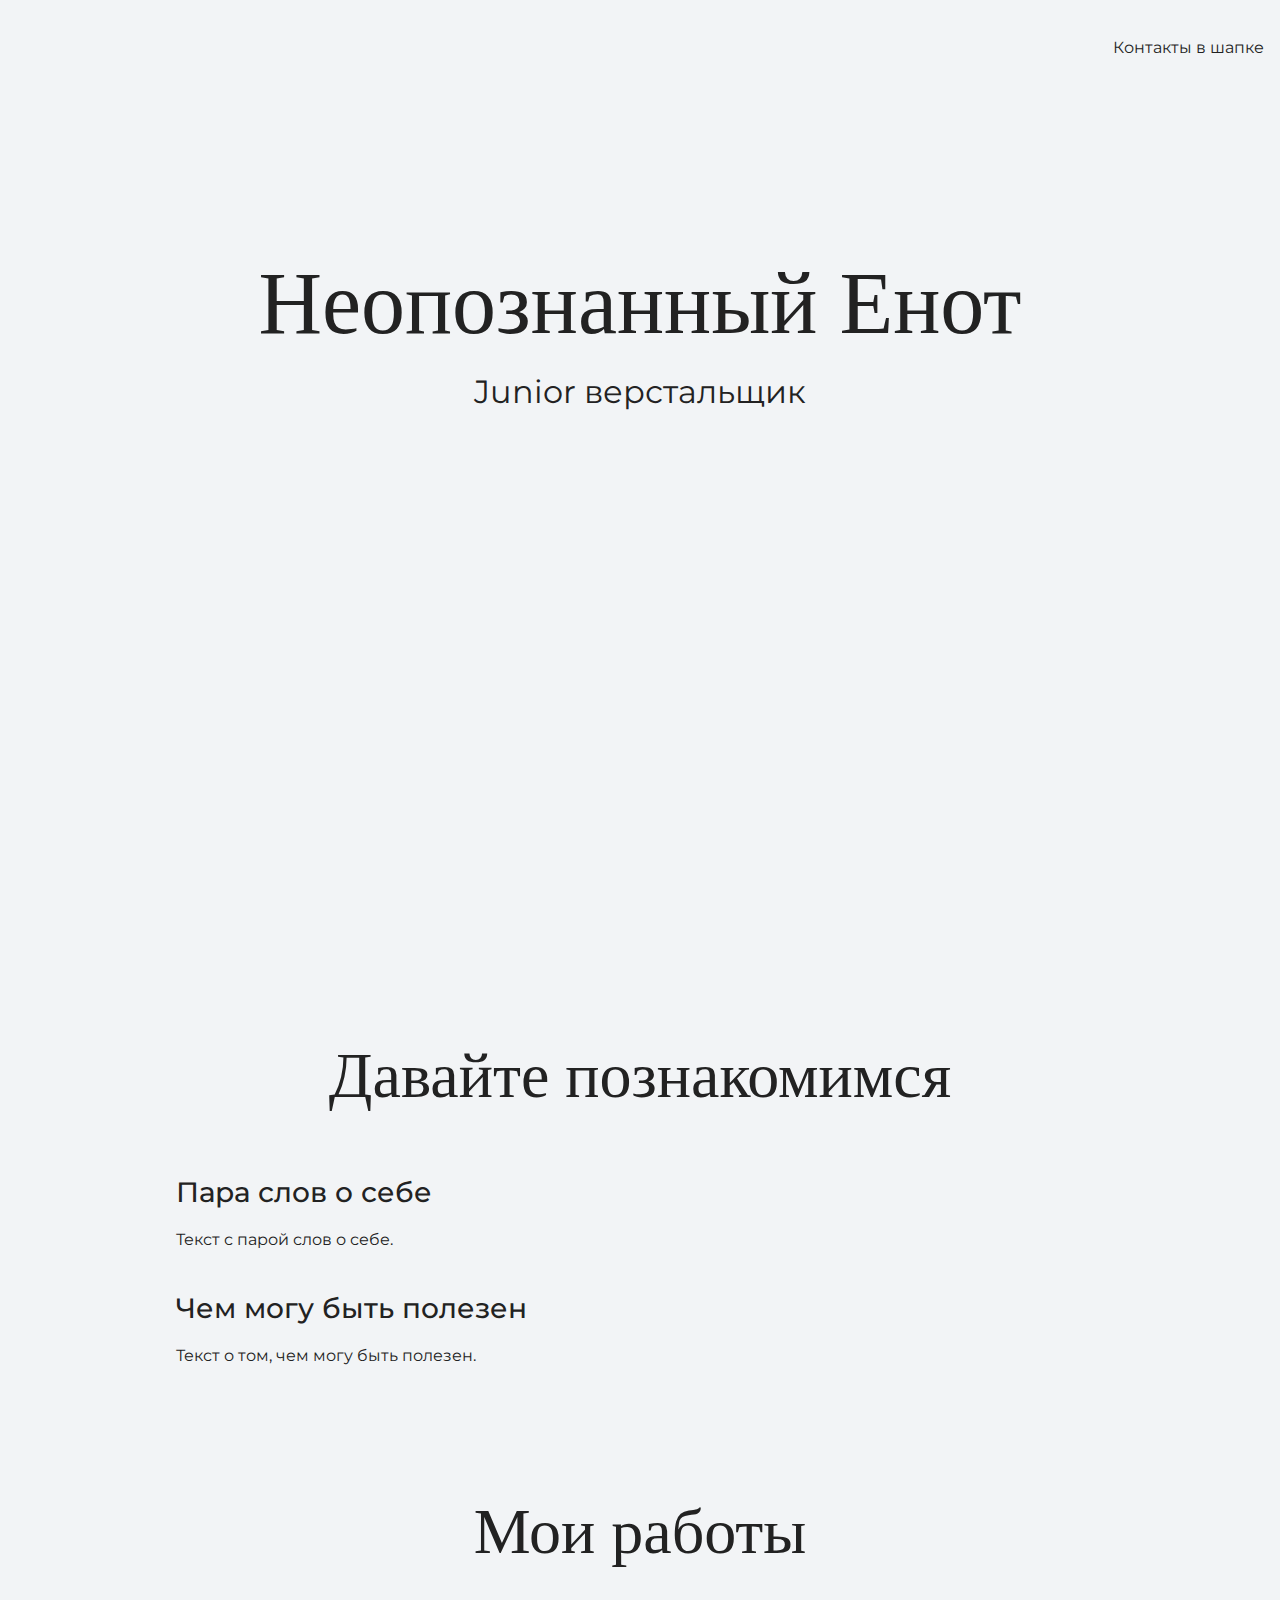
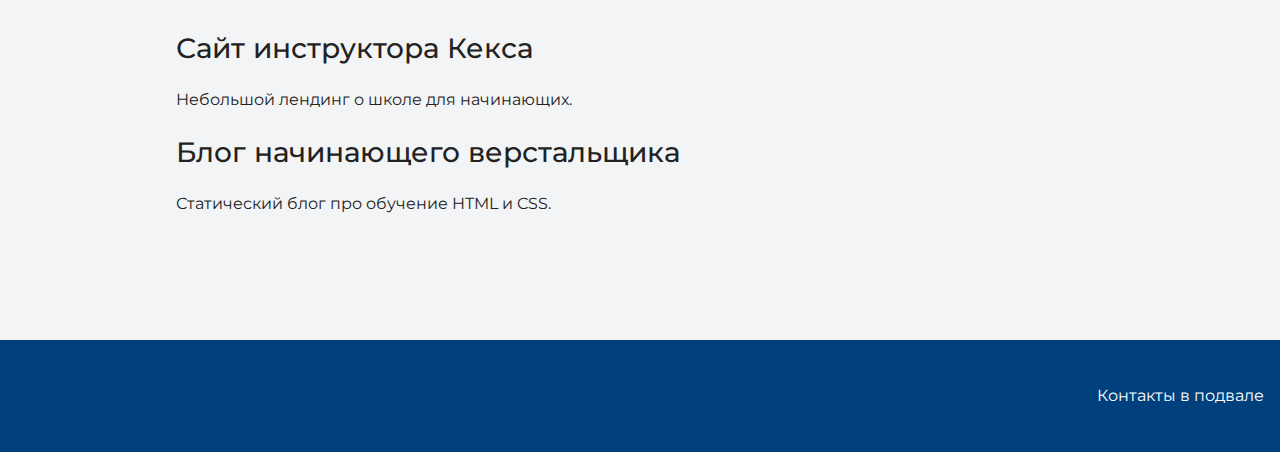
==== index.html @ 2eaa95b3 "Добавляем файлы сайта" ====
<!DOCTYPE html>
<html lang="ru">
  <head>
    <meta charset="UTF-8">
    <link href="https://fonts.googleapis.com/css?family=Montserrat:400,500,700|Old+Standard+TT&display=swap&subset=cyrillic" rel="stylesheet">
    <link rel="stylesheet" href="style.css">
    <title>Портфолио Junior верстальщика</title>
  </head>

  <body>
    <header class="page-header">
      <div class="container">
      Контакты в шапке
      </div>
    </header>

    <section class="hero-image">
      <div class="container">
      <h1 class="heading">Неопознанный Енот</h1>
      <p>Junior верстальщик</p>
      </div>
    </section>

    <section class="intro">
      <div class="container">
      <h2 class="subheading">Давайте познакомимся</h2>
      <h3>Пара слов о себе</h3>
      <p>Текст с парой слов о себе.</p>
      <h3>Чем могу быть полезен</h3>
      <p>Текст о том, чем могу быть полезен.</p>
      </div>
    </section>

    <section class="portfolio">
      <div class="container">
      <h2 class="subheading">Мои работы</h2>

      <h3>Сайт инструктора Кекса</h3>
      <p>Небольшой лендинг о школе для начинающих.</p>

      <h3>Блог начинающего верстальщика</h3>
      <p>Статический блог про обучение HTML и CSS.</p>
      </div>
    </section>

    <footer class="page-footer">
      <div class="container">
      Контакты в подвале
     </div>
    </footer>
  </body>
</html>
---- style.css ----
body {
  margin: 0;
  min-width: 960px;
  font-family: "Montserrat", "Helvetica", "Arial", sans-serif;
  font-size: 16px;
  line-height: 32px;
  color: #222222;
  background-color: #f2f4f6;
  background-image: url("img/hero-bg.jpg");
  background-repeat: no-repeat;
  background-position: top center;
}

.container {
  max-width: 928px;
  margin: 0 auto;
  padding: 0 16px;
}

.page-header {
  margin: 0 0 160px;
  padding: 32px 0 32px;
}

.page-header .container,
.page-footer .container {
  max-width: 1408px;
  text-align: right;
}

.page-header a {
  margin-left: 56px;
  color: #288be6;
  text-decoration: none;
  background-repeat: no-repeat;
  background-position: left;
}

.header-email {
  padding-left: 30px;
  background-image: url("img/icon-email-header.svg");
}

.header-phone {
  padding-left: 25px;
  background-image: url("img/icon-phone-header.svg");
}

.hero-image {
  margin-bottom: 620px;
}

.hero-image .container {
  max-width: 1408px;
  text-align: center;
}

.heading {
  margin: 0 0 16px;
  font-family: "Old Standard TT", "Times", "Times New Roman", serif;
  font-size: 88px;
  line-height: 96px;
  font-weight: 400;
}

.hero-image p {
  margin: 0;
  font-size: 32px;
  line-height: 48px;
}

.intro {
  margin: 0 0 120px;
}

.subheading {
  margin: 0 0 56px;
  font-family: "Old Standard TT", "Times", "Times New Roman", serif;
  font-size: 64px;
  line-height: 80px;
  font-weight: 400;
  text-align: center;
}

.user-image {
  margin: 0 0 32px;
  text-align: center;
}

.intro h3,
.portfolio h3 {
  margin: 0 0 12px;
  font-size: 28px;
  line-height: 40px;
  font-weight: 500;
}

.intro p {
  margin: 0 0 32px;
}

.skills-list {
  margin: 0;
  padding: 0;
}

.skills-list dt {
  padding-left: 32px;
  background-repeat: no-repeat;
  background-position: left;
}

.skill-html {
  background-image: url("img/icon-html.svg");
}

.skill-css {
  background-image: url("img/icon-css.svg");
}

.level {
  margin: 4px 0 16px;
  padding: 0;
  height: 14px;
  font-size: 0;
  background-color: #ffffff;
  border: 1px solid #86c3fa;
  border-radius: 8px;
}

.level div {
  margin: 1px;
  height: 12px;
  background-color: #288be6;
  border-radius: 6px;
}

.portfolio {
  margin: 0 0 120px;
}

.projects {
  margin: 0;
  padding: 0;
  list-style: none;
}

.projects li {
  margin: 0 0 80px;
}

.project-image {
  margin: 0 0 24px;
  text-align: center;
}

.projects p {
  margin: 0 0 24px;
}

.button {
  padding: 6px 20px;
  display: inline-block;
  vertical-align: baseline;
  text-decoration: none;
  text-transform: uppercase;
  border-radius: 4px;
  background-color: #288be6;
  color: #ffffff;
}

.page-footer {
  padding: 40px 0;
  background-color: #00417d;
  color: #ffffff;
}

.page-footer a {
  margin-left: 56px;
  color: inherit;
  text-decoration: none;
  background-repeat: no-repeat;
  background-position: left;
}

.footer-email {
  padding-left: 30px;
  background-image: url("img/icon-email-footer.svg");
}

.footer-phone {
  padding-left: 25px;
  background-image: url("img/icon-phone-footer.svg");
}
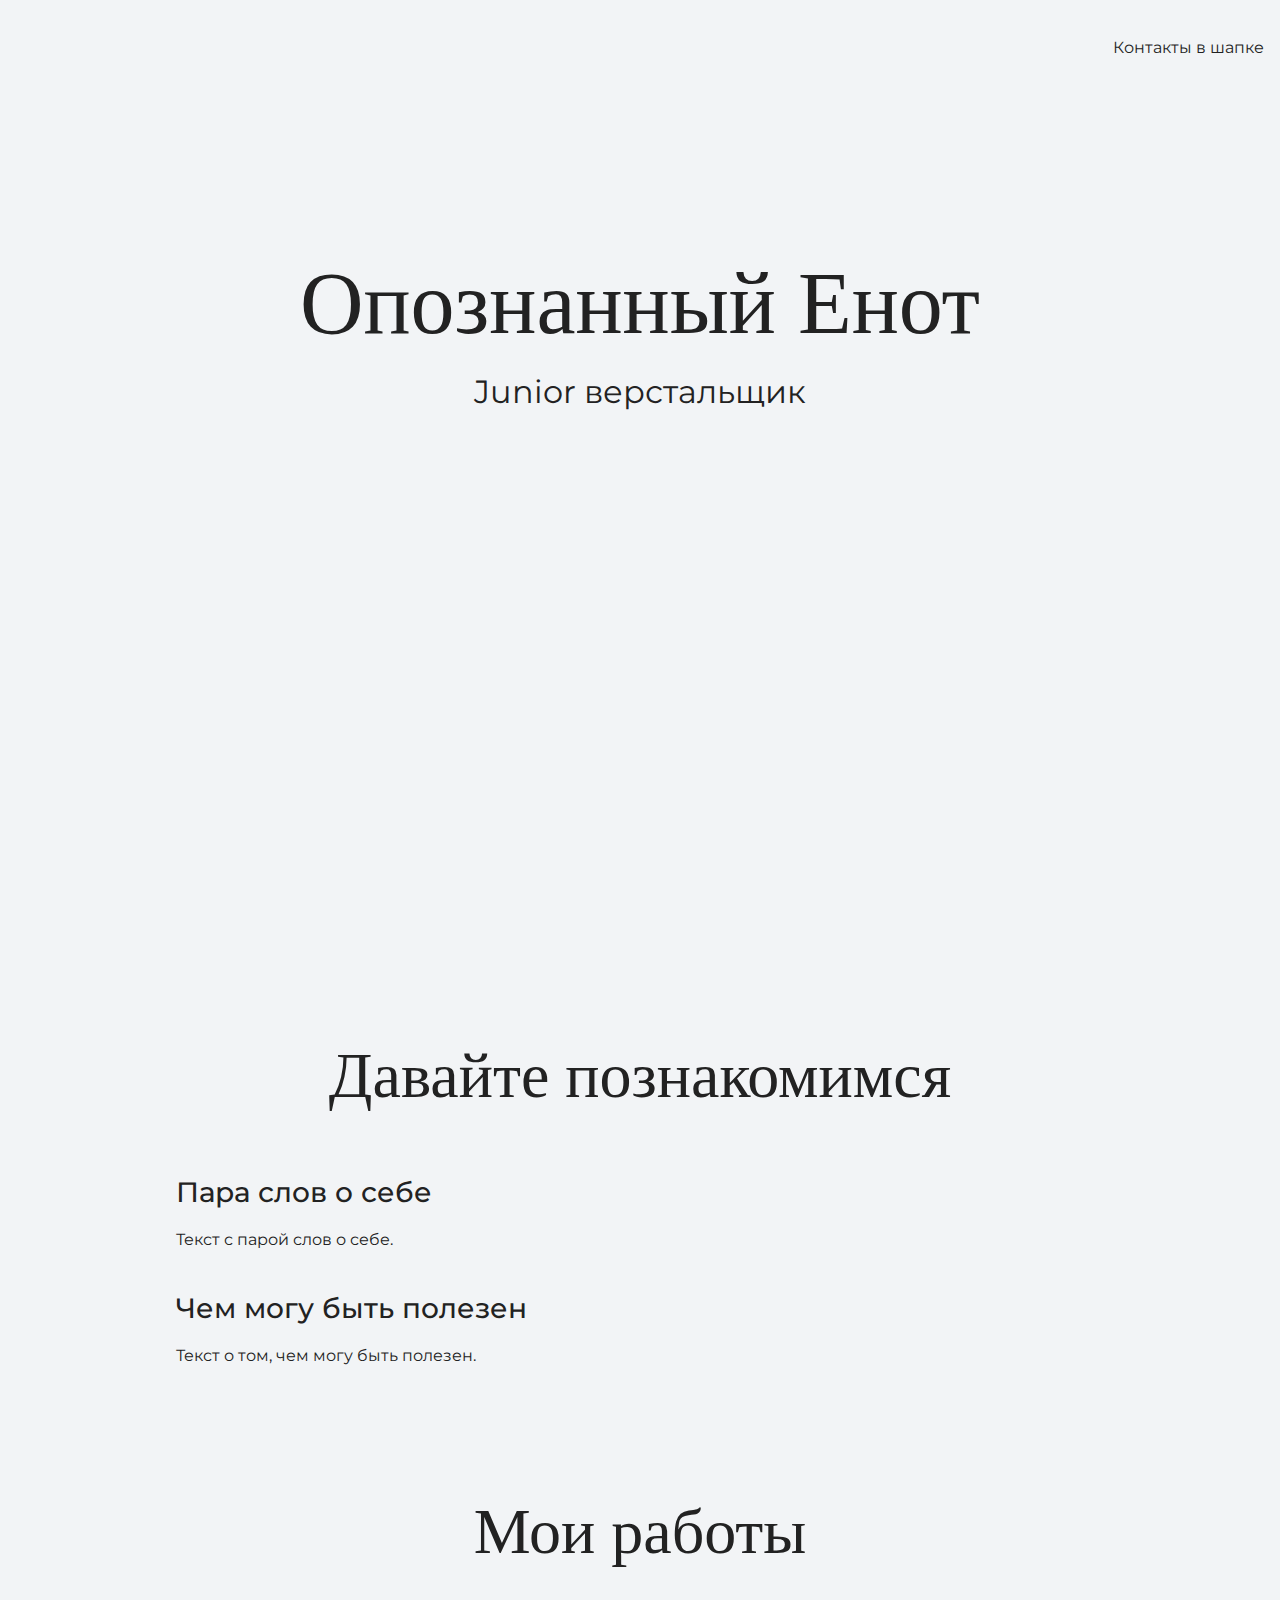
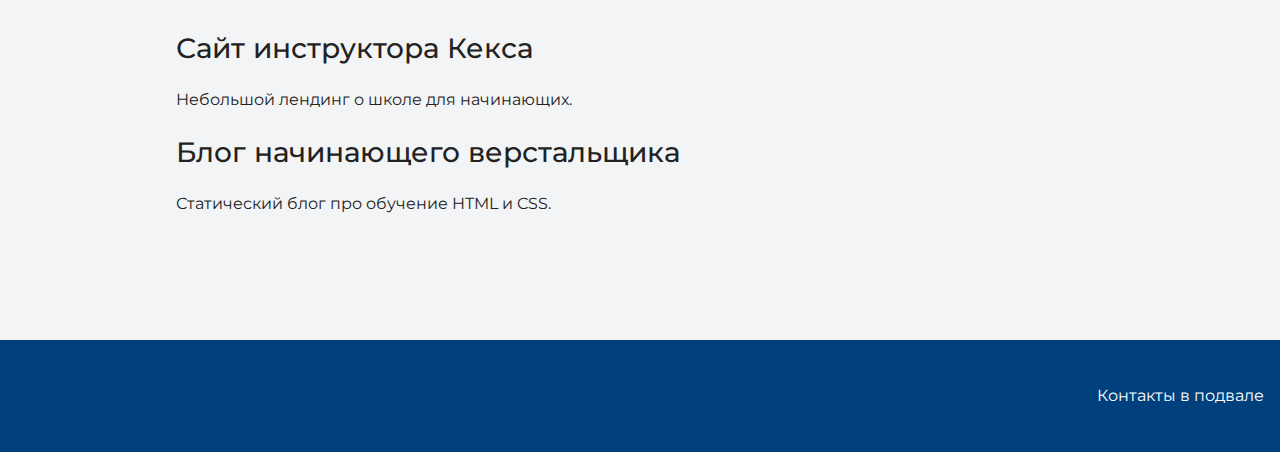
==== commit 5ea76ea2: "Меняем главную страницу" ====
--- a/index.html
+++ b/index.html
@@ -16,7 +16,7 @@
 
     <section class="hero-image">
       <div class="container">
-      <h1 class="heading">Неопознанный Енот</h1>
+      <h1 class="heading">Опознанный Енот</h1>
       <p>Junior верстальщик</p>
       </div>
     </section>
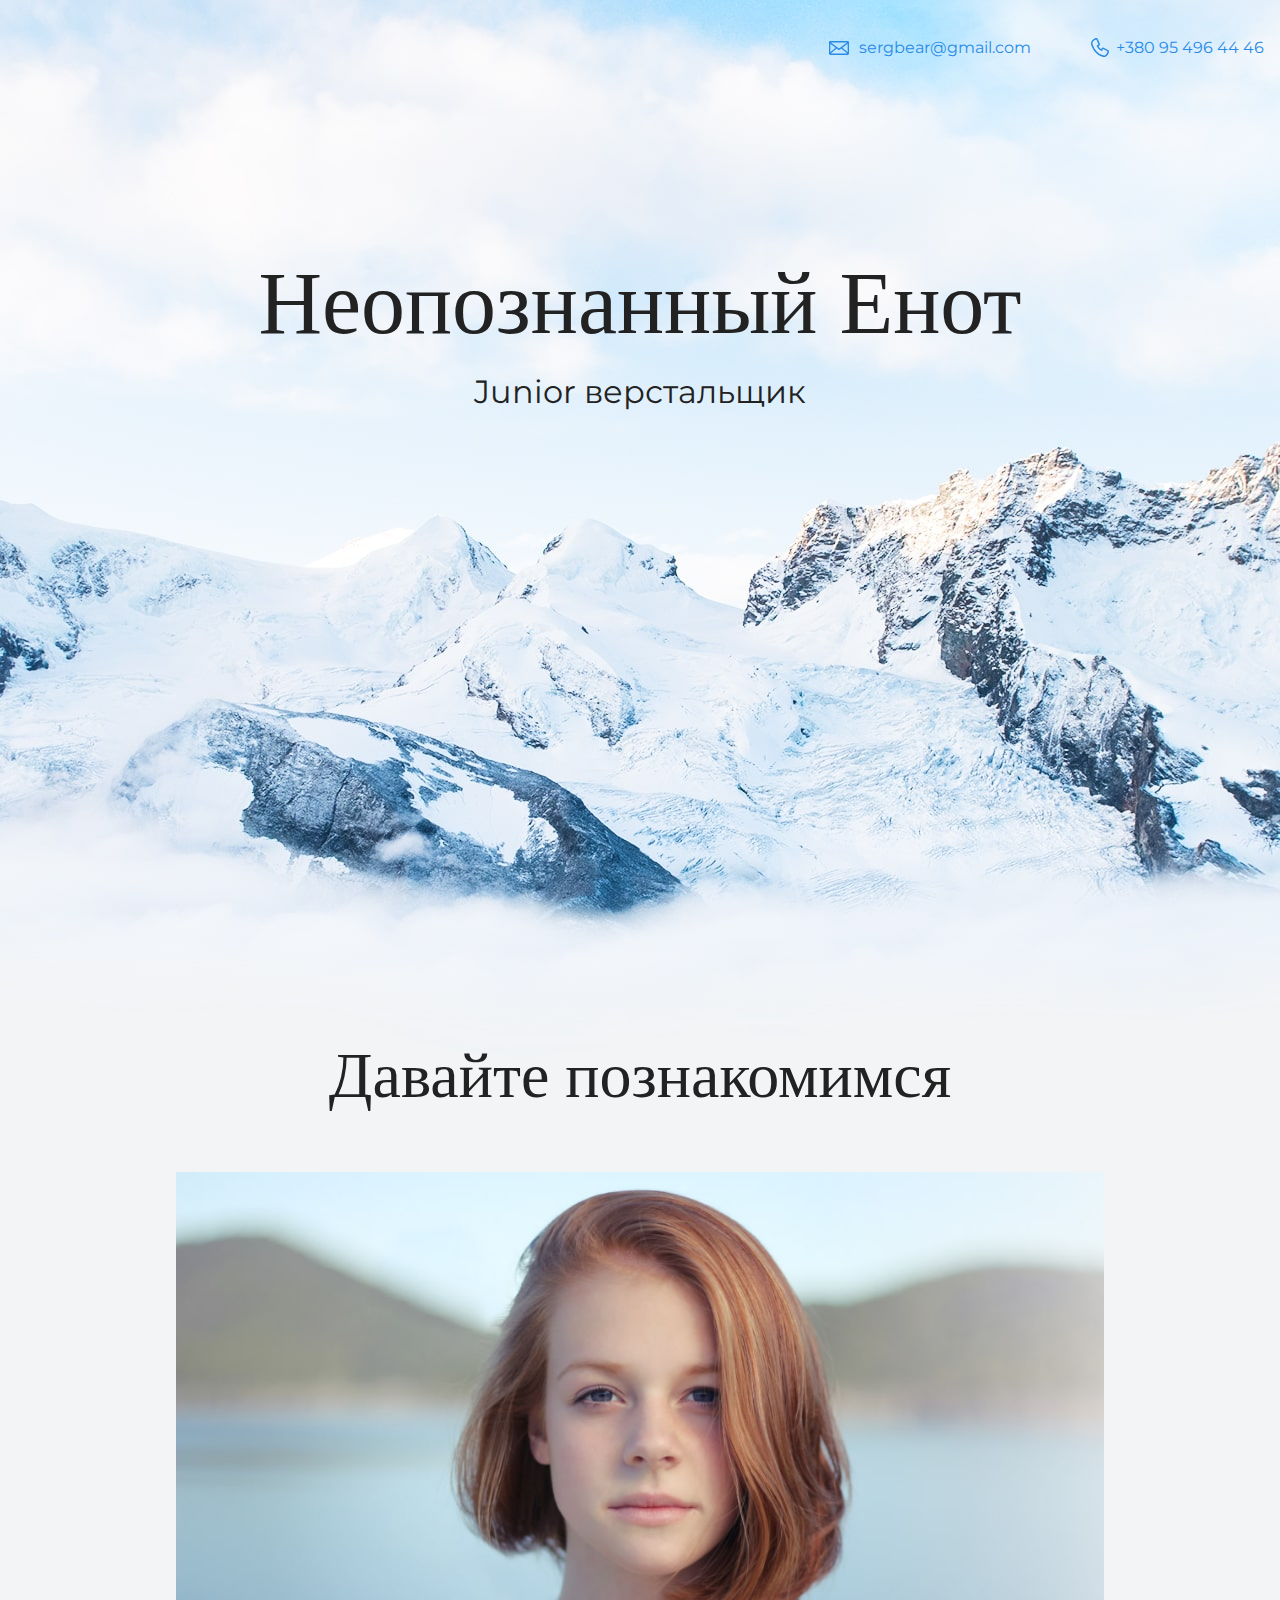
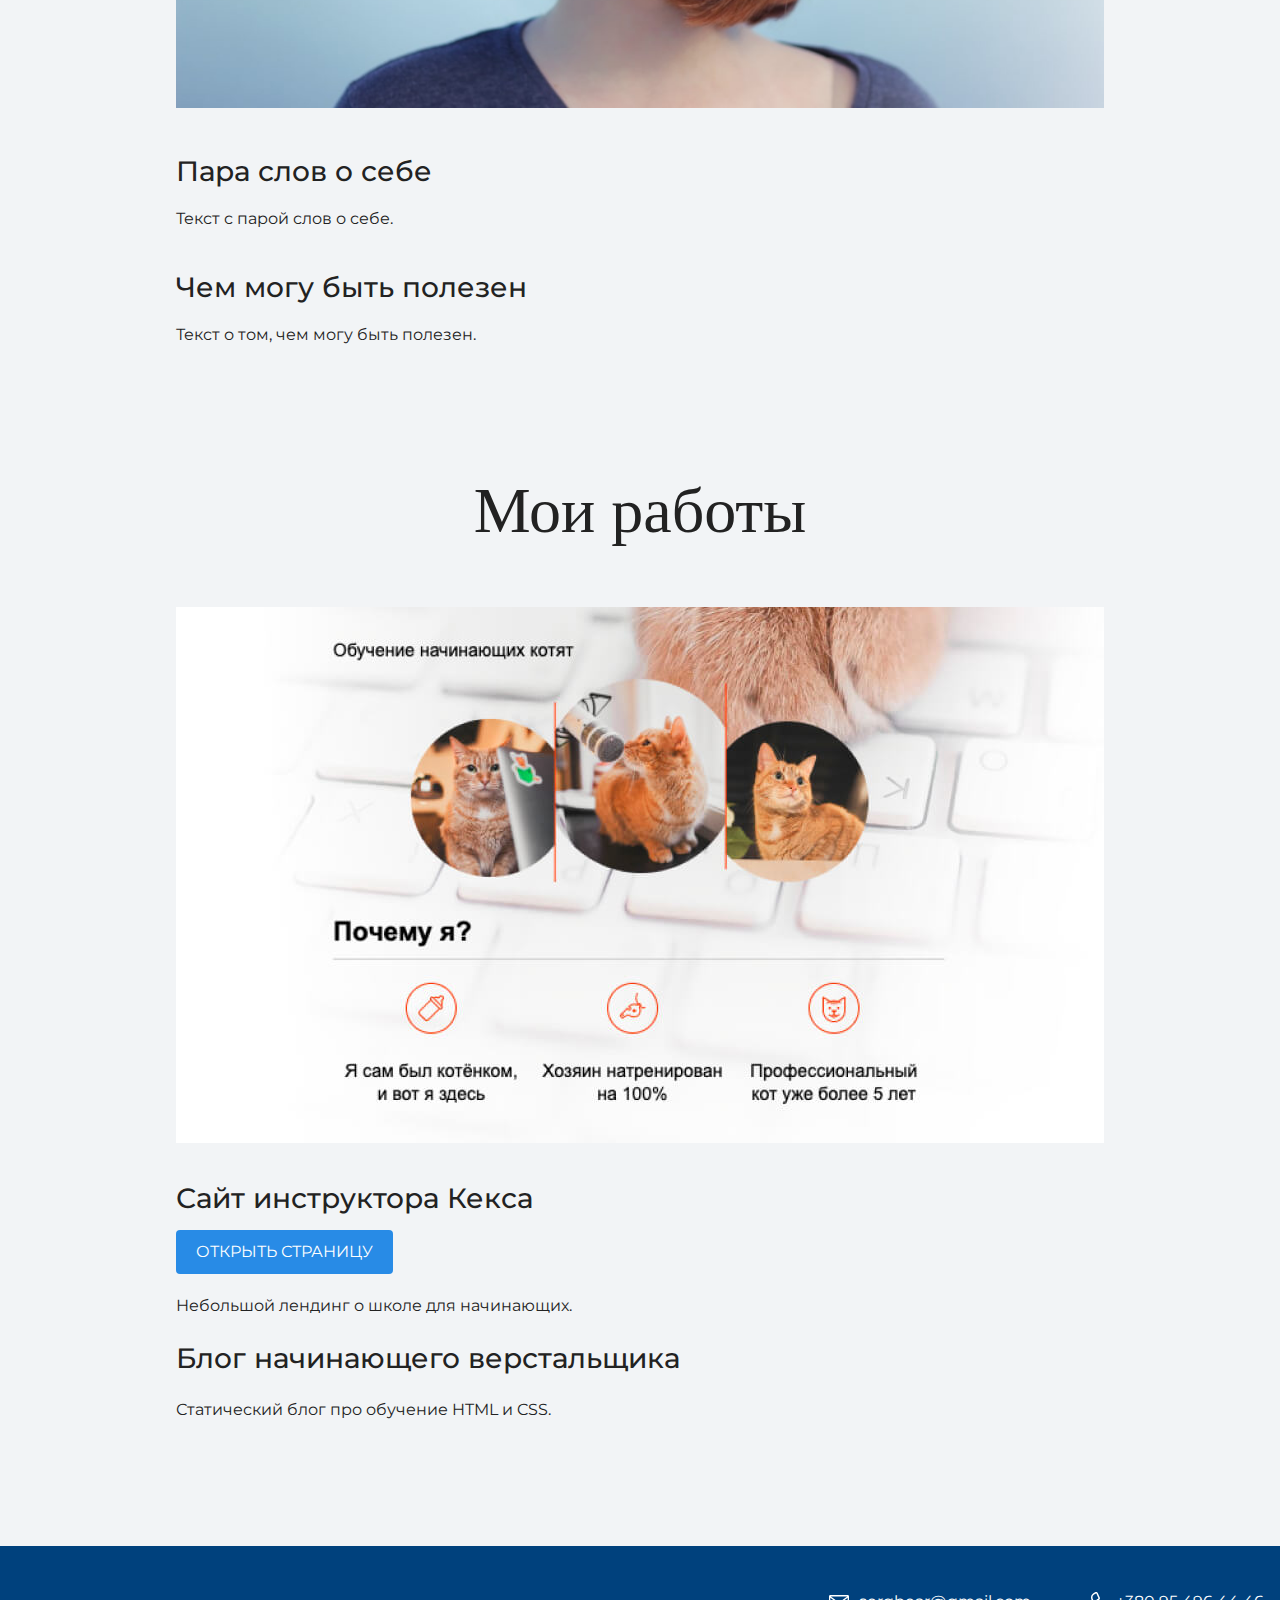
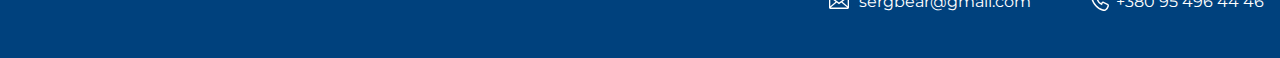
==== commit fb729b2c: "Обновление сайта" ====
--- a/index.html
+++ b/index.html
@@ -10,13 +10,14 @@
   <body>
     <header class="page-header">
       <div class="container">
-      Контакты в шапке
+      <a class="header-email" href="mailto:sergbear@gmail.com">sergbear@gmail.com</a>
+      <a class="header-phone" href="tel:+380954964446">+380 95 496 44 46</a>
       </div>
     </header>
 
     <section class="hero-image">
       <div class="container">
-      <h1 class="heading">Опознанный Енот</h1>
+      <h1 class="heading">Неопознанный Енот</h1>
       <p>Junior верстальщик</p>
       </div>
     </section>
@@ -24,6 +25,9 @@
     <section class="intro">
       <div class="container">
       <h2 class="subheading">Давайте познакомимся</h2>
+      <figure class="user-image">
+      <img src="files/user.jpg" width="928" height="536" alt="Фотография Неопознанного Енота">
+      </figure>
       <h3>Пара слов о себе</h3>
       <p>Текст с парой слов о себе.</p>
       <h3>Чем могу быть полезен</h3>
@@ -34,8 +38,12 @@
     <section class="portfolio">
       <div class="container">
       <h2 class="subheading">Мои работы</h2>
+      <figure class="project-image">
+      <img src="files/project.jpg" width="928" height="536" alt="Cайт инструктора Кекса">
+      </figure>
 
       <h3>Сайт инструктора Кекса</h3>
+      <a class="button" href="source/project/index.html">Открыть страницу</a>
       <p>Небольшой лендинг о школе для начинающих.</p>
 
       <h3>Блог начинающего верстальщика</h3>
@@ -45,7 +53,8 @@
 
     <footer class="page-footer">
       <div class="container">
-      Контакты в подвале
+      <a class="footer-email" href="mailto:sergbear@gmail.com">sergbear@gmail.com</a>
+      <a class="footer-phone" href="tel:+380954964446">+380 95 496 44 46</a>
      </div>
     </footer>
   </body>
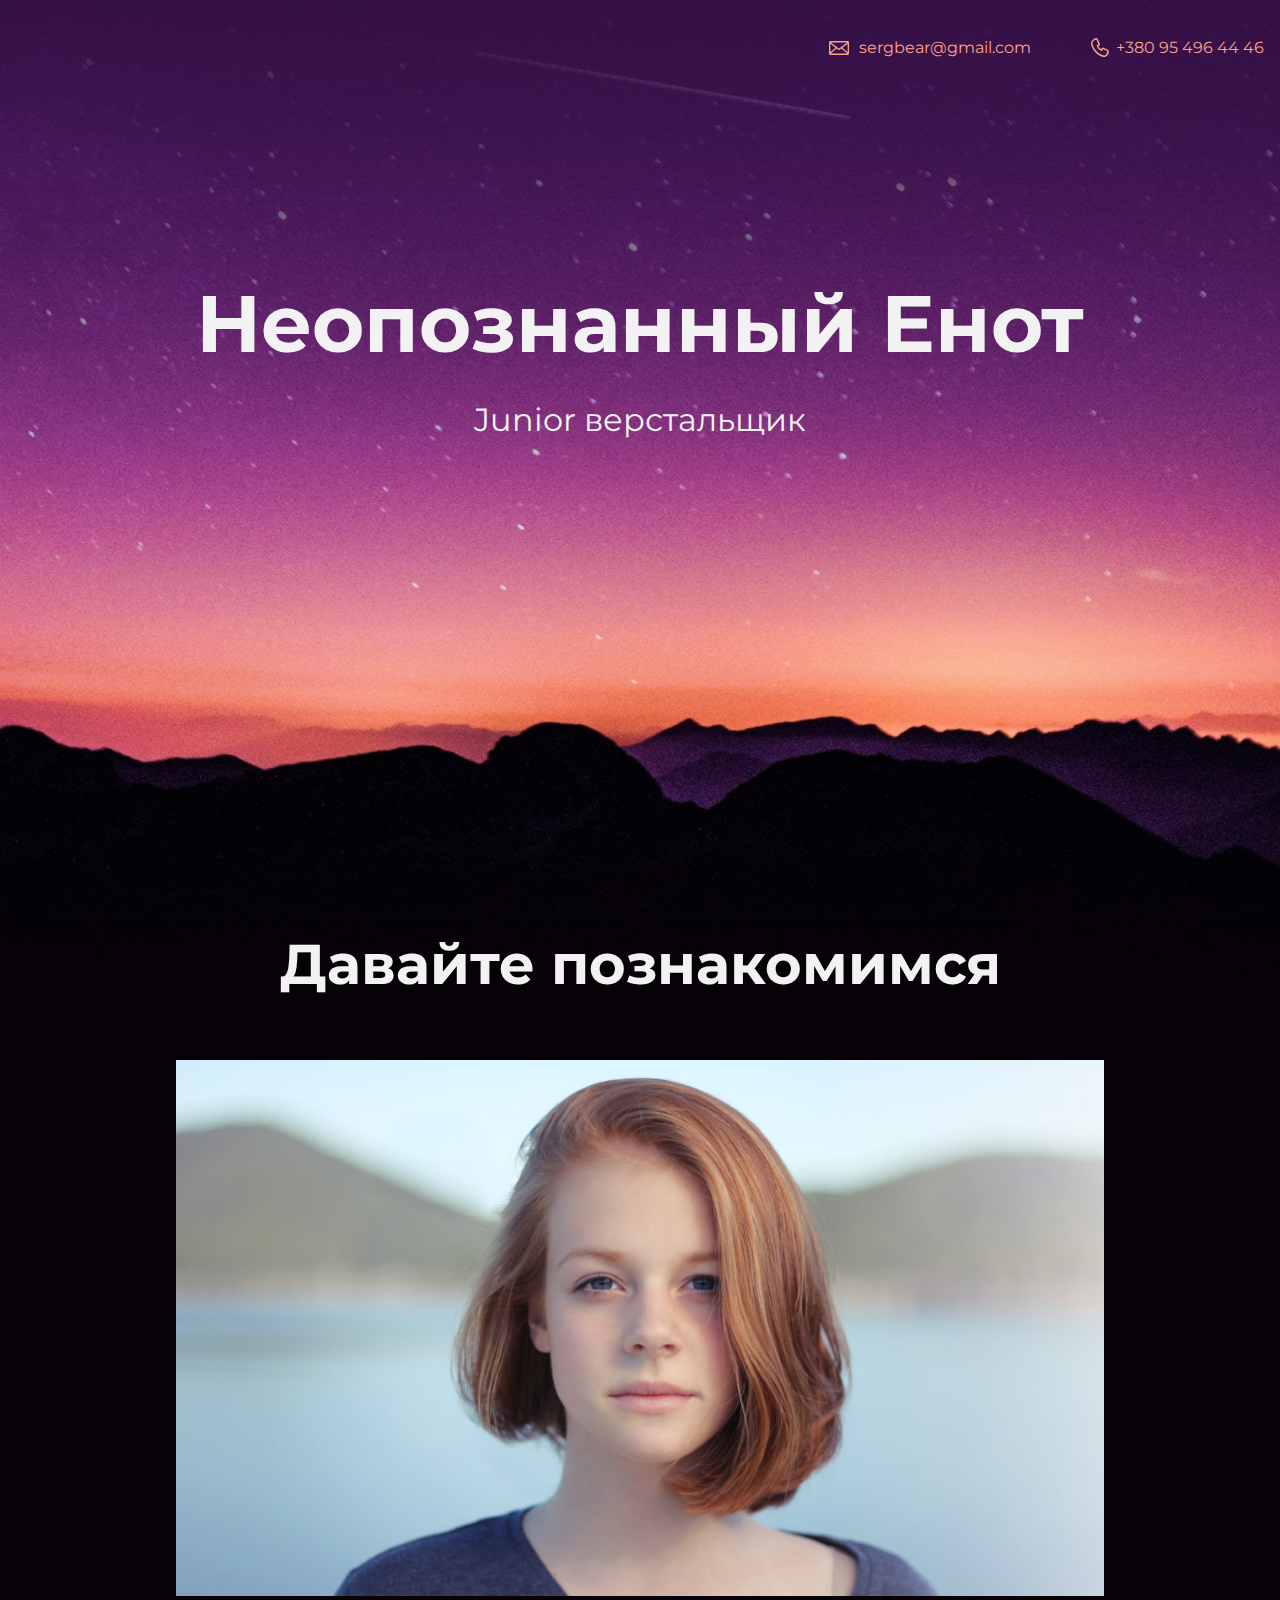
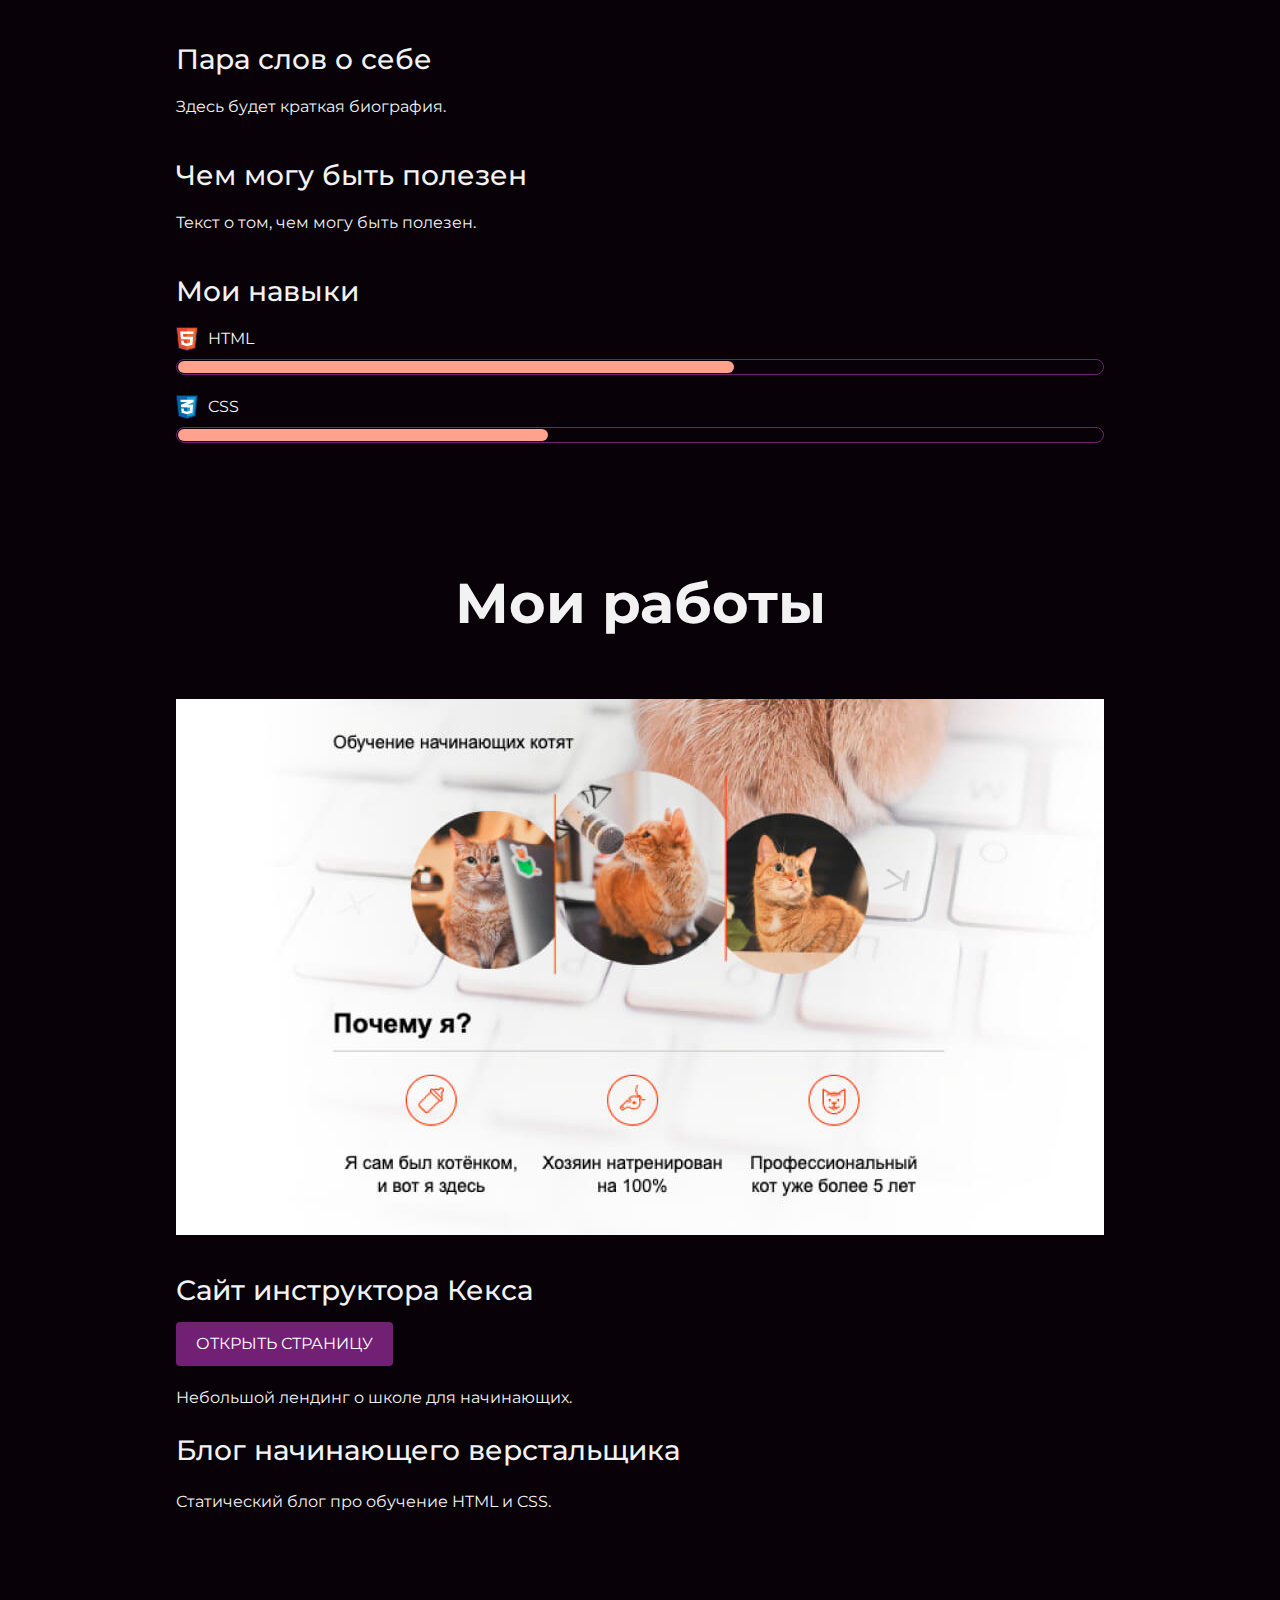
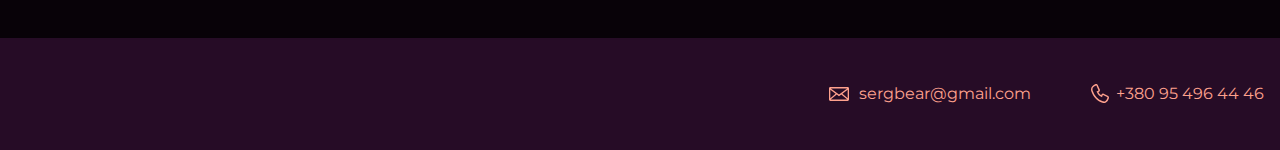
==== commit aa5e7829: "Изменения сайта" ====
--- a/index.html
+++ b/index.html
@@ -28,11 +28,30 @@
       <figure class="user-image">
       <img src="files/user.jpg" width="928" height="536" alt="Фотография Неопознанного Енота">
       </figure>
-      <h3>Пара слов о себе</h3>
-      <p>Текст с парой слов о себе.</p>
-      <h3>Чем могу быть полезен</h3>
-      <p>Текст о том, чем могу быть полезен.</p>
+      <div>
+        <h3>Пара слов о себе</h3>
+        <p>Здесь будет краткая биография.</p>
       </div>
+      <div>
+        <h3>Чем могу быть полезен</h3>
+        <p>Текст о том, чем могу быть полезен.</p>
+      </div>
+
+      <div class="skills">
+        <h3>Мои навыки</h3>
+        <dl class="skills-list">
+          <dt class="skill-html">HTML</dt>
+          <dd class="level"><div style="width: 60%;">60%</div></dd>
+          <dt class="skill-css">CSS</dt>
+          <dd class="level"><div style="width: 40%;">40%</div></dd>
+      </dl>
+    </div>
+
+
+      </div>
+
+
+
     </section>
 
     <section class="portfolio">
--- a/style.css
+++ b/style.css
@@ -4,8 +4,8 @@
   font-family: "Montserrat", "Helvetica", "Arial", sans-serif;
   font-size: 16px;
   line-height: 32px;
-  color: #222222;
-  background-color: #f2f4f6;
+  color: #f2f2f2;
+  background-color: #080208;
   background-image: url("img/hero-bg.jpg");
   background-repeat: no-repeat;
   background-position: top center;
@@ -18,7 +18,7 @@
 }
 
 .page-header {
-  margin: 0 0 160px;
+  margin: 0 0 180px;
   padding: 32px 0 32px;
 }
 
@@ -30,7 +30,7 @@
 
 .page-header a {
   margin-left: 56px;
-  color: #288be6;
+  color: #fea18d;
   text-decoration: none;
   background-repeat: no-repeat;
   background-position: left;
@@ -38,16 +38,16 @@
 
 .header-email {
   padding-left: 30px;
-  background-image: url("img/icon-email-header.svg");
+  background-image: url("img/icon-email.svg");
 }
 
 .header-phone {
   padding-left: 25px;
-  background-image: url("img/icon-phone-header.svg");
+  background-image: url("img/icon-phone.svg");
 }
 
 .hero-image {
-  margin-bottom: 620px;
+  margin-bottom: 480px;
 }
 
 .hero-image .container {
@@ -56,11 +56,9 @@
 }
 
 .heading {
-  margin: 0 0 16px;
-  font-family: "Old Standard TT", "Times", "Times New Roman", serif;
-  font-size: 88px;
+  margin: 0 0 24px;
+  font-size: 80px;
   line-height: 96px;
-  font-weight: 400;
 }
 
 .hero-image p {
@@ -75,10 +73,8 @@
 
 .subheading {
   margin: 0 0 56px;
-  font-family: "Old Standard TT", "Times", "Times New Roman", serif;
-  font-size: 64px;
+  font-size: 56px;
   line-height: 80px;
-  font-weight: 400;
   text-align: center;
 }
 
@@ -123,15 +119,15 @@
   padding: 0;
   height: 14px;
   font-size: 0;
-  background-color: #ffffff;
-  border: 1px solid #86c3fa;
+  background-color: #080208;
+  border: 1px solid #712073;
   border-radius: 8px;
 }
 
 .level div {
   margin: 1px;
   height: 12px;
-  background-color: #288be6;
+  background-color: #fea18d;
   border-radius: 6px;
 }
 
@@ -165,19 +161,18 @@
   text-decoration: none;
   text-transform: uppercase;
   border-radius: 4px;
-  background-color: #288be6;
+  background-color: #712073;
   color: #ffffff;
 }
 
 .page-footer {
   padding: 40px 0;
-  background-color: #00417d;
-  color: #ffffff;
+  background-color: #260c26;
 }
 
 .page-footer a {
   margin-left: 56px;
-  color: inherit;
+  color: #fea18d;
   text-decoration: none;
   background-repeat: no-repeat;
   background-position: left;
@@ -185,10 +180,10 @@
 
 .footer-email {
   padding-left: 30px;
-  background-image: url("img/icon-email-footer.svg");
+  background-image: url("img/icon-email.svg");
 }
 
 .footer-phone {
   padding-left: 25px;
-  background-image: url("img/icon-phone-footer.svg");
+  background-image: url("img/icon-phone.svg");
 }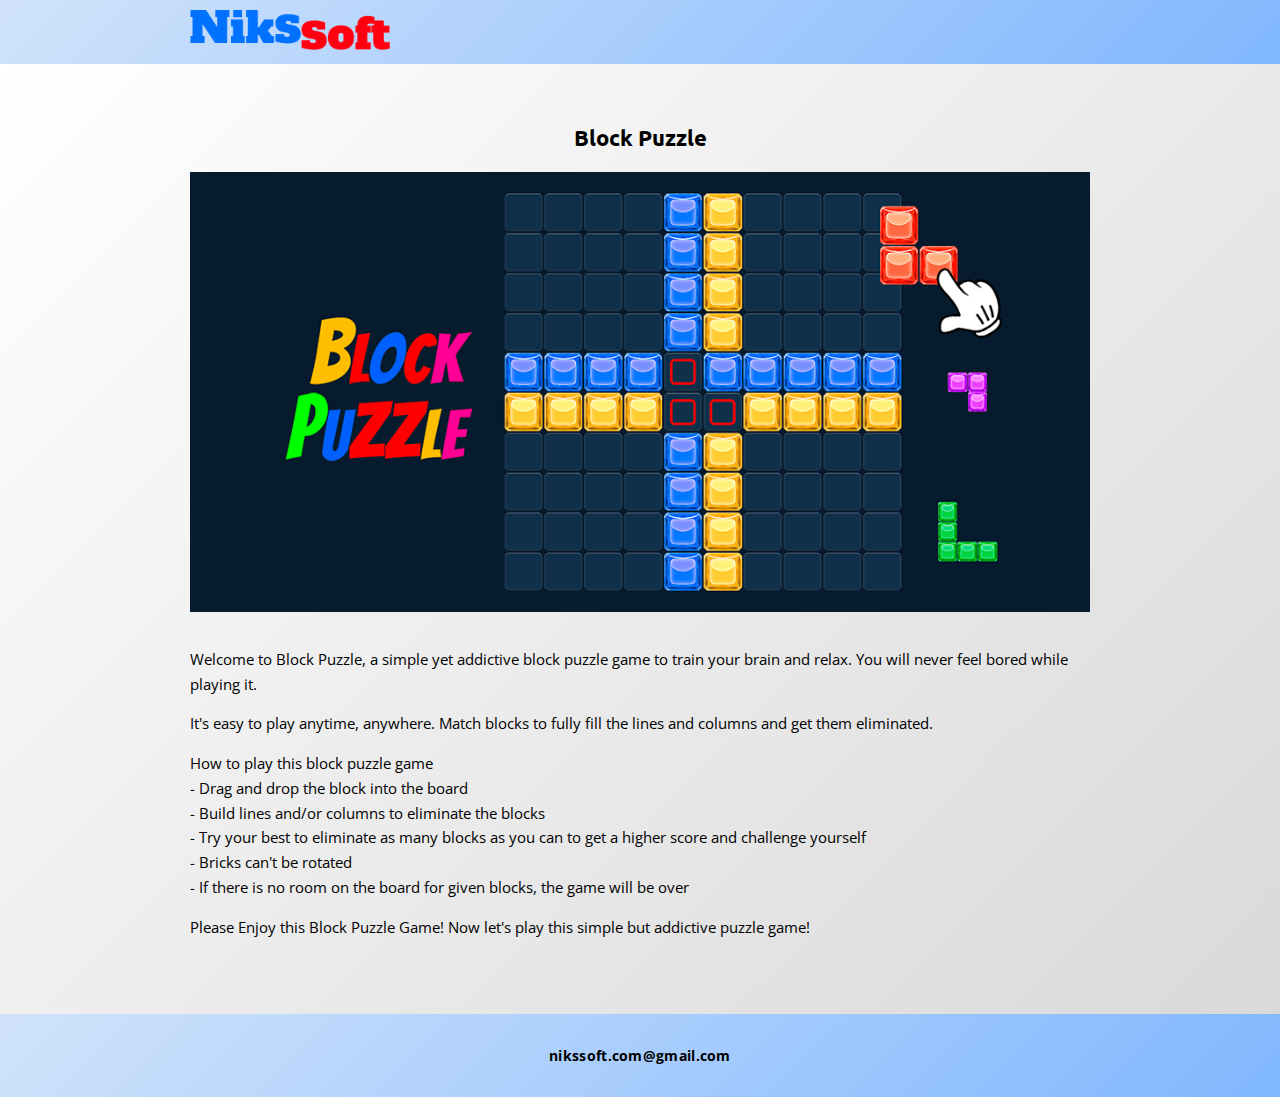
==== commit dc2c3f87: "Add files via upload" ====
--- a/index.html
+++ b/index.html
@@ -1,80 +1,60 @@
-<!DOCTYPE html>
-<html lang="ru">
-  <head>
-    <meta charset="UTF-8">
-    <link href="https://fonts.googleapis.com/css?family=Montserrat:400,500,700|Old+Standard+TT&display=swap&subset=cyrillic" rel="stylesheet">
-    <link rel="stylesheet" href="style.css">
-    <title>Портфолио Junior верстальщика</title>
-  </head>
-
-  <body>
-    <header class="page-header">
-      <div class="container">
-      <a class="header-email" href="mailto:sergbear@gmail.com">sergbear@gmail.com</a>
-      <a class="header-phone" href="tel:+380954964446">+380 95 496 44 46</a>
-      </div>
-    </header>
-
-    <section class="hero-image">
-      <div class="container">
-      <h1 class="heading">Неопознанный Енот</h1>
-      <p>Junior верстальщик</p>
-      </div>
-    </section>
-
-    <section class="intro">
-      <div class="container">
-      <h2 class="subheading">Давайте познакомимся</h2>
-      <figure class="user-image">
-      <img src="files/user.jpg" width="928" height="536" alt="Фотография Неопознанного Енота">
-      </figure>
-      <div>
-        <h3>Пара слов о себе</h3>
-        <p>Здесь будет краткая биография.</p>
-      </div>
-      <div>
-        <h3>Чем могу быть полезен</h3>
-        <p>Текст о том, чем могу быть полезен.</p>
-      </div>
-
-      <div class="skills">
-        <h3>Мои навыки</h3>
-        <dl class="skills-list">
-          <dt class="skill-html">HTML</dt>
-          <dd class="level"><div style="width: 60%;">60%</div></dd>
-          <dt class="skill-css">CSS</dt>
-          <dd class="level"><div style="width: 40%;">40%</div></dd>
-      </dl>
-    </div>
-
-
-      </div>
-
-
-
-    </section>
-
-    <section class="portfolio">
-      <div class="container">
-      <h2 class="subheading">Мои работы</h2>
-      <figure class="project-image">
-      <img src="files/project.jpg" width="928" height="536" alt="Cайт инструктора Кекса">
-      </figure>
-
-      <h3>Сайт инструктора Кекса</h3>
-      <a class="button" href="source/project/index.html">Открыть страницу</a>
-      <p>Небольшой лендинг о школе для начинающих.</p>
-
-      <h3>Блог начинающего верстальщика</h3>
-      <p>Статический блог про обучение HTML и CSS.</p>
-      </div>
-    </section>
-
-    <footer class="page-footer">
-      <div class="container">
-      <a class="footer-email" href="mailto:sergbear@gmail.com">sergbear@gmail.com</a>
-      <a class="footer-phone" href="tel:+380954964446">+380 95 496 44 46</a>
-     </div>
-    </footer>
-  </body>
-</html>+<!DOCTYPE html>
+<html lang="en">
+<head>
+	<meta charset="UTF-8">
+	<title>NikSSoft</title>
+	<link rel="preconnect" href="https://fonts.googleapis.com">
+	<link rel="preconnect" href="https://fonts.gstatic.com" crossorigin>
+	<link href="https://fonts.googleapis.com/css2?family=Montserrat:wght@900&family=Open+Sans&family=Ubuntu:wght@400;700&display=swap" rel="stylesheet">
+	<link rel="stylesheet" href="css/main.css">
+</head>
+<body>
+	<header id="header" class="header b-color">
+		<div class="container">
+			<img src="img/logo.png" alt="NikSSoft" class="logo">
+			
+		</div>
+	</header>
+	<section id="mail" class="mail">
+		<div class="container">
+			
+			<div class="block">
+				<h1>
+					Block Puzzle
+				</h1>				
+			</div>			
+
+			<div class="wrapper">
+				<img src="img/desktop.png" alt="Code desktop" class="desktop">
+			</div>
+			<div class="text-main">
+				<p>Welcome to Block Puzzle, a simple yet addictive block puzzle game to train your brain and relax. You will never feel bored while playing it.</p>
+
+				<p>It's easy to play anytime, anywhere. Match blocks to fully fill the lines and columns and get them eliminated.</p>
+
+				<p>How to play this block puzzle game<br>
+				- Drag and drop the block into the board<br>
+				- Build lines and/or columns to eliminate the blocks<br>
+				- Try your best to eliminate as many blocks as you can to get a higher score and challenge yourself<br>
+				- Bricks can't be rotated<br>
+				- If there is no room on the board for given blocks, the game will be over</p>
+
+				<p>Please Enjoy this Block Puzzle Game! Now let's play this simple but addictive puzzle game!</p>
+			</div>
+			
+		</div>
+		
+		
+	</section>
+	
+	<footer id="footer" class="footer b-color">
+		<div class="container">
+
+			<p class="credits">
+				nikssoft.com@gmail.com
+			</p>
+		</div>
+	</footer>
+</body>
+</html>
+
--- a/css/main.css
+++ b/css/main.css
@@ -0,0 +1,119 @@
+body {
+	font-family: 'Open Sans', sans-serif;
+	font-size: 15px;
+	padding: 0;
+	margin: 0;
+}
+
+div, p, input, button, form, span, a, ul, li {
+	box-sizing: border-box;
+}
+
+h1, h2, h3, h4, h5, h6 {
+	margin: 0;
+	font-family: 'Ubuntu', sans-serif;
+	font-weight: 700;
+}
+
+h1 {
+	font-size: 22px;
+}
+
+p {
+	line-height: 1.65em;
+}
+
+.container {
+	width: 900px;
+	margin: 0 auto;
+}
+
+.text-main {
+	width: 900px;
+	margin: 0 auto;
+}
+
+
+
+.logo {
+	width: 200px;	
+}
+
+.b-color {
+	background: rgba(208,227,250,1);
+	background: -moz-linear-gradient(-45deg, rgba(208,227,250,1) 0%, rgba(128,183,255,1) 100%);
+	background: -webkit-gradient(left top, right bottom, color-stop(0%, rgba(208,227,250,1)), color-stop(100%, rgba(128,183,255,1)));
+	background: -webkit-linear-gradient(-45deg, rgba(208,227,250,1) 0%, rgba(128,183,255,1) 100%);
+	background: -o-linear-gradient(-45deg, rgba(208,227,250,1) 0%, rgba(128,183,255,1) 100%);
+	background: -ms-linear-gradient(-45deg, rgba(208,227,250,1) 0%, rgba(128,183,255,1) 100%);
+	background: linear-gradient(135deg, rgba(208,227,250,1) 0%, rgba(128,183,255,1) 100%);
+	filter: progid:DXImageTransform.Microsoft.gradient( startColorstr='#d0e3fa', endColorstr='#80b7ff', GradientType=1 );
+}
+
+.header {
+	
+	padding-top: 10px;
+	padding-bottom: 10px;
+	color: #fff;
+}
+
+.wrapper {
+	display: flex;
+	justify-content: space-between;
+}
+
+.intro {
+	margin-top: 23px;
+	margin-bottom: 37px;
+	
+	width: 414px;
+	font-size: 16px;
+	letter-spacing: 0.3px;
+	line-height: 1.66em;
+
+}
+
+.desktop {	
+	width: 900px;
+	display: block;
+    margin-left: auto;
+    margin-right: auto;
+    margin-top: 20px;
+    margin-bottom: 20px;
+}
+
+.mail {
+	padding-top: 60px;
+	padding-bottom: 60px;
+	background: rgba(255,255,255,1);
+	background: -moz-linear-gradient(-45deg, rgba(255,255,255,1) 0%, rgba(217,217,217,1) 100%);
+	background: -webkit-gradient(left top, right bottom, color-stop(0%, rgba(255,255,255,1)), color-stop(100%, rgba(217,217,217,1)));
+	background: -webkit-linear-gradient(-45deg, rgba(255,255,255,1) 0%, rgba(217,217,217,1) 100%);
+	background: -o-linear-gradient(-45deg, rgba(255,255,255,1) 0%, rgba(217,217,217,1) 100%);
+	background: -ms-linear-gradient(-45deg, rgba(255,255,255,1) 0%, rgba(217,217,217,1) 100%);
+	background: linear-gradient(135deg, rgba(255,255,255,1) 0%, rgba(217,217,217,1) 100%);
+	filter: progid:DXImageTransform.Microsoft.gradient( startColorstr='#ffffff', endColorstr='#d9d9d9', GradientType=1 );
+}
+
+
+
+.block {
+	text-align: center;
+}
+
+
+.footer {
+	padding: 30px 0;
+	
+	
+}
+
+.credits {
+	color: #000;
+	font-size: 14px;
+	margin: 0;
+	text-align: center;
+	letter-spacing: 0.3px;
+	font-weight: 700;
+
+}
